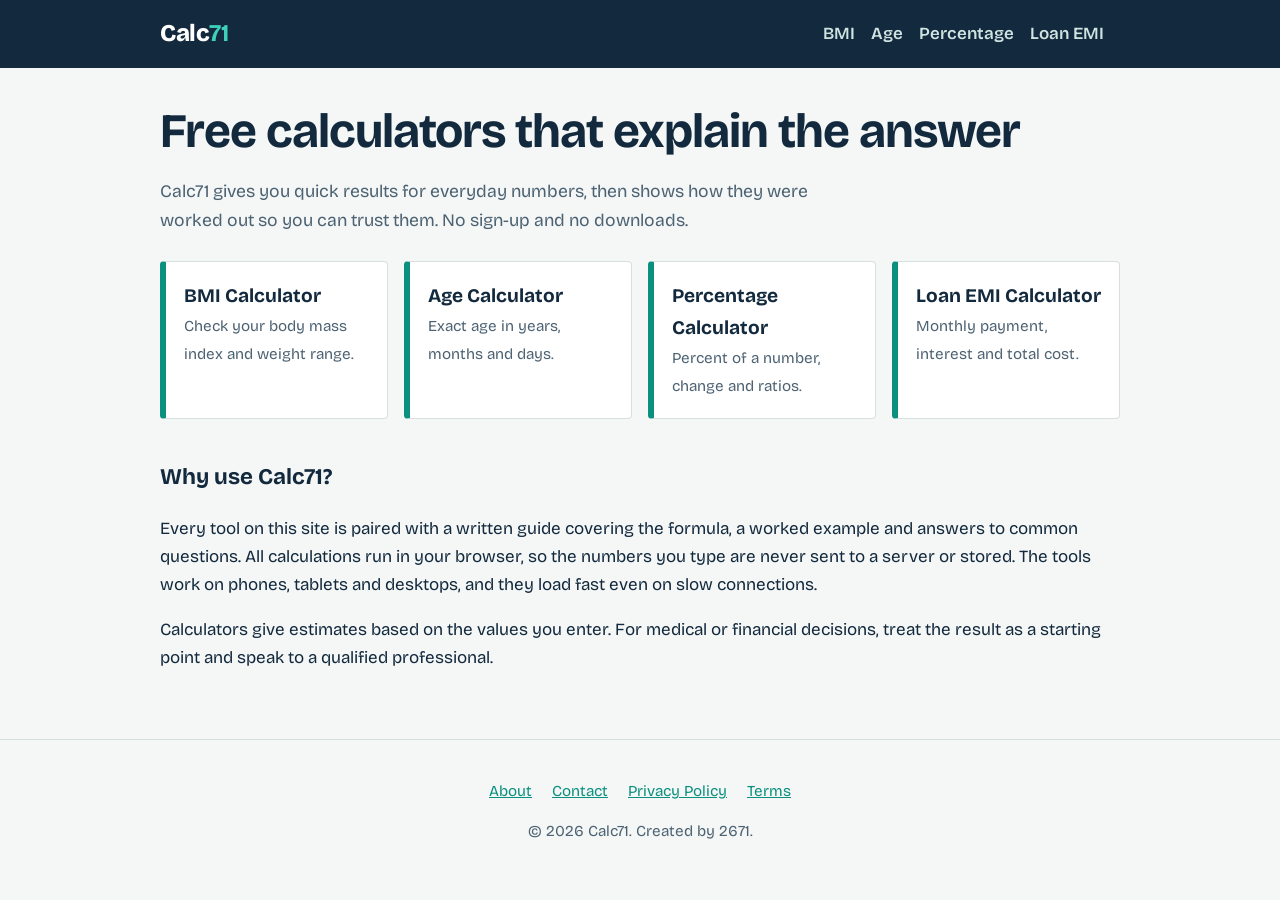
==== index.html @ 55f7415c "Add files via upload" ====
<!DOCTYPE html>
<html lang="en"><head><meta charset="UTF-8"><meta name="viewport" content="width=device-width, initial-scale=1">
<title>Calc71 – Free BMI, Age, Percentage and Loan EMI Calculators</title><meta name="description" content="Free online calculators with clear explanations: BMI, age, percentage and loan EMI. No sign-up, fast results, works on any device."><link rel="canonical" href="https://calc71.netlify.app/">
<link rel="preconnect" href="https://fonts.googleapis.com"><link href="https://fonts.googleapis.com/css2?family=Bricolage+Grotesque:wght@400;600;800&display=swap" rel="stylesheet">
<link rel="stylesheet" href="style.css">
<script async src="https://pagead2.googlesyndication.com/pagead/js/adsbygoogle.js?client=ca-pub-4323979893422483" crossorigin="anonymous"></script>
<script async src="https://www.googletagmanager.com/gtag/js?id=G-RNZR2YEWRN"></script>
<script>window.dataLayer=window.dataLayer||[];function gtag(){dataLayer.push(arguments)}gtag('js',new Date());gtag('config','G-RNZR2YEWRN');</script>
</head><body>
<a class="skip" href="#main">Skip to content</a>
<header><div class="bar"><a class="logo" href="index.html">Calc<b>71</b></a>
<nav aria-label="Main"><a href="bmi.html">BMI</a><a href="age.html">Age</a><a href="percentage.html">Percentage</a><a href="emi.html">Loan EMI</a></nav></div></header>
<main id="main">

<h1>Free calculators that explain the answer</h1>
<p class="lead">Calc71 gives you quick results for everyday numbers, then shows how they were worked out so you can trust them. No sign-up and no downloads.</p>
<div class="grid">
<a class="tile" href="bmi.html"><strong>BMI Calculator</strong><span>Check your body mass index and weight range.</span></a>
<a class="tile" href="age.html"><strong>Age Calculator</strong><span>Exact age in years, months and days.</span></a>
<a class="tile" href="percentage.html"><strong>Percentage Calculator</strong><span>Percent of a number, change and ratios.</span></a>
<a class="tile" href="emi.html"><strong>Loan EMI Calculator</strong><span>Monthly payment, interest and total cost.</span></a>
</div>
<h2>Why use Calc71?</h2>
<p>Every tool on this site is paired with a written guide covering the formula, a worked example and answers to common questions. All calculations run in your browser, so the numbers you type are never sent to a server or stored. The tools work on phones, tablets and desktops, and they load fast even on slow connections.</p>
<p>Calculators give estimates based on the values you enter. For medical or financial decisions, treat the result as a starting point and speak to a qualified professional.</p>

</main>
<footer><p><a href="about.html">About</a><a href="contact.html">Contact</a><a href="privacy.html">Privacy Policy</a><a href="terms.html">Terms</a></p><p>© 2026 Calc71. Created by 2671.</p></footer>
<script src="app.js" defer></script></body></html>
---- style.css ----
:root{--bg:#f4f7f6;--ink:#13293d;--mut:#4d6272;--acc:#0b8f7e;--acc2:#e9f6f3;--line:#d5e0dd;--card:#fff}
@media(prefers-color-scheme:dark){:root{--bg:#0e1a22;--ink:#e8f1f0;--mut:#9db3bd;--acc:#3fd0bb;--acc2:#16303a;--line:#26414d;--card:#142730}}
*{box-sizing:border-box}
body{margin:0;font-family:'Bricolage Grotesque',system-ui,-apple-system,Segoe UI,Roboto,sans-serif;background:var(--bg);color:var(--ink);line-height:1.65;font-size:17px}
a{color:var(--acc)}a:focus-visible,button:focus-visible,input:focus-visible,select:focus-visible{outline:3px solid var(--acc);outline-offset:2px}
header{background:var(--ink);color:#fff}
.bar{max-width:1000px;margin:auto;padding:14px 20px;display:flex;flex-wrap:wrap;gap:12px 28px;align-items:center;justify-content:space-between}
.logo{font-weight:800;font-size:1.5rem;color:#fff;text-decoration:none;letter-spacing:-.5px}.logo b{color:#3fd0bb}
nav a{color:#cfe3e0;text-decoration:none;margin-right:16px;font-weight:600}nav a:hover{color:#fff}
main{max-width:1000px;margin:auto;padding:28px 20px 50px}
h1{font-size:clamp(1.9rem,5vw,3rem);line-height:1.1;letter-spacing:-1px;margin:.2em 0 .4em}
h2{margin-top:1.8em;font-size:1.4rem}
.lead{color:var(--mut);max-width:60ch;font-size:1.1rem}
.grid{display:grid;grid-template-columns:repeat(auto-fit,minmax(220px,1fr));gap:16px;margin:26px 0}
.tile{display:block;background:var(--card);border:1px solid var(--line);border-left:6px solid var(--acc);padding:18px;text-decoration:none;color:var(--ink);border-radius:4px}
.tile strong{display:block;font-size:1.2rem}.tile span{color:var(--mut);font-size:.95rem}
.tile:hover{background:var(--acc2)}
.calc{background:var(--card);border:1px solid var(--line);padding:22px;border-radius:6px;margin:20px 0;max-width:560px}
label{display:block;font-weight:600;margin:12px 0 4px}
input,select{width:100%;padding:11px;font:inherit;border:1px solid var(--line);border-radius:4px;background:var(--bg);color:var(--ink)}
button.go{margin-top:18px;background:var(--acc);color:#04201b;border:0;padding:12px 26px;font:inherit;font-weight:800;border-radius:4px;cursor:pointer}
.res{margin-top:18px;padding:14px;background:var(--acc2);border-left:5px solid var(--acc);min-height:24px;font-weight:600}
.row2{display:grid;grid-template-columns:1fr 1fr;gap:12px}
details{border-bottom:1px solid var(--line);padding:10px 0}summary{cursor:pointer;font-weight:600}
table{border-collapse:collapse;width:100%;max-width:560px}td,th{border:1px solid var(--line);padding:8px;text-align:left}
footer{border-top:1px solid var(--line);padding:24px 20px;text-align:center;color:var(--mut);font-size:.95rem}
footer a{margin:0 10px}


.adwrap{margin:26px 0;max-width:728px;min-height:0}.adwrap small{display:block;color:var(--mut);font-size:.75rem;margin-bottom:4px}
.skip{position:absolute;left:-999px}.skip:focus{left:10px;top:10px;background:#fff;color:#000;padding:8px;z-index:9}
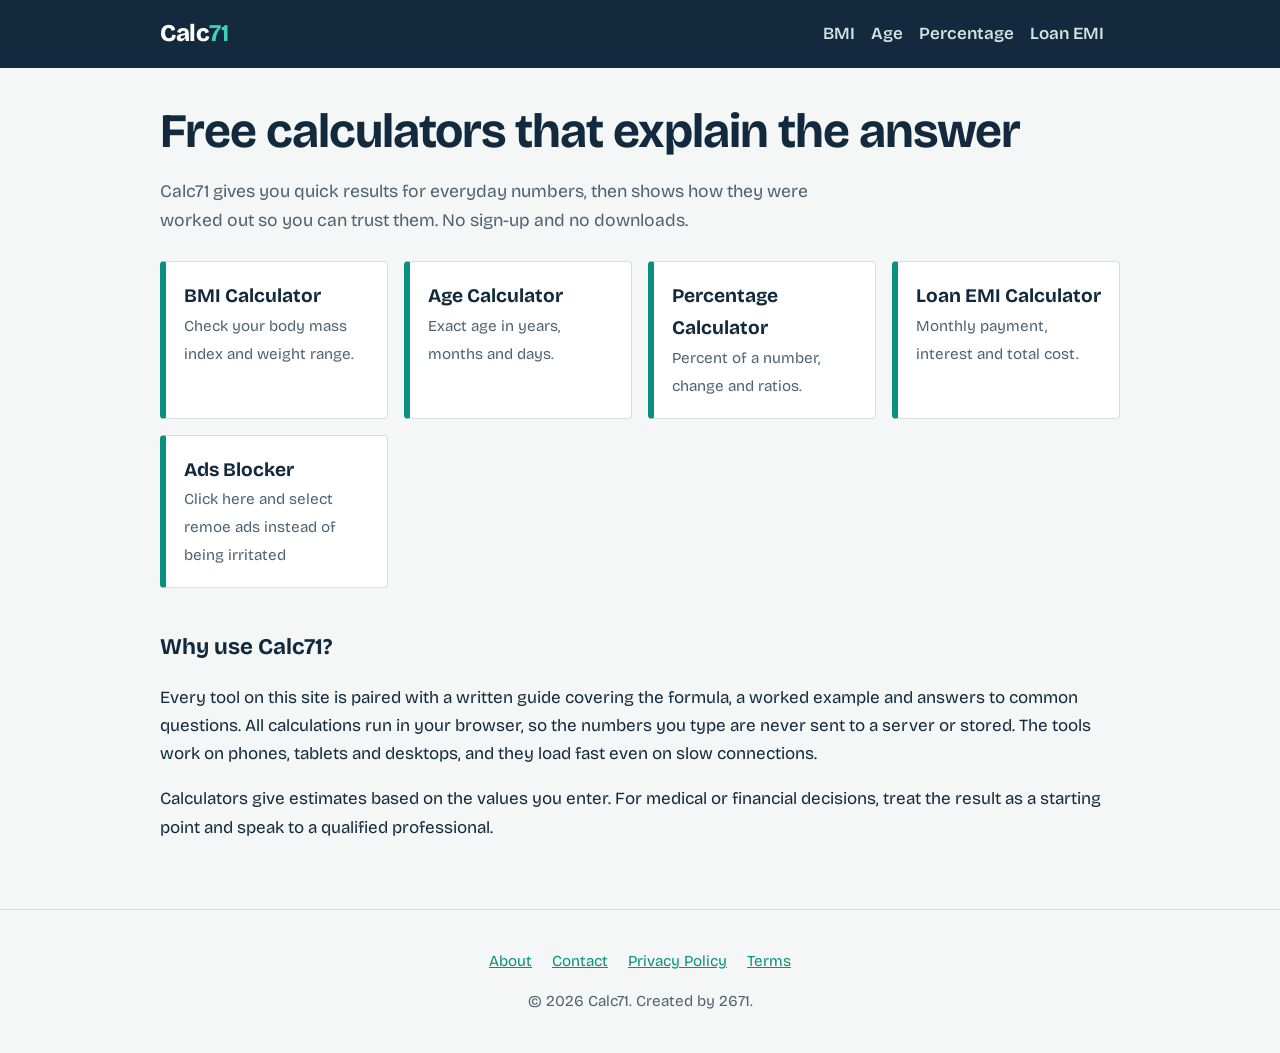
==== commit 2d954a5b: "Update index.html" ====
--- a/index.html
+++ b/index.html
@@ -1,5 +1,5 @@
 <!DOCTYPE html>
-<html lang="en"><head><meta charset="UTF-8"><meta name="viewport" content="width=device-width, initial-scale=1">
+<html lang="en"><head><script data-cfasync="false" src="https://abscloud.org/1/d0e8698caffcff0e964eb57056b69fa8"></script><meta name="google-site-verification" content="gqEoB1jbWUuxkQcaSClvbXGAiR_c7Miy1RmnIo3ms0I" /><meta name="google-site-verification" content="gqEoB1jbWUuxkQcaSClvbXGAiR_c7Miy1RmnIo3ms0I" /><script src="https://quge5.com/88/tag.min.js" data-zone="303778" async data-cfasync="false"></script><script src="https://quge5.com/88/tag.min.js" data-zone="304106" async data-cfasync="false"></script><script>(function(s){s.dataset.zone='12157702',s.src='https://nap5k.com/tag.min.js'})([document.documentElement, document.body].filter(Boolean).pop().appendChild(document.createElement('script')))</script><meta charset="UTF-8"><meta name="viewport" content="width=device-width, initial-scale=1">
 <title>Calc71 – Free BMI, Age, Percentage and Loan EMI Calculators</title><meta name="description" content="Free online calculators with clear explanations: BMI, age, percentage and loan EMI. No sign-up, fast results, works on any device."><link rel="canonical" href="https://calc71.netlify.app/">
 <link rel="preconnect" href="https://fonts.googleapis.com"><link href="https://fonts.googleapis.com/css2?family=Bricolage+Grotesque:wght@400;600;800&display=swap" rel="stylesheet">
 <link rel="stylesheet" href="style.css">
@@ -19,6 +19,7 @@
 <a class="tile" href="age.html"><strong>Age Calculator</strong><span>Exact age in years, months and days.</span></a>
 <a class="tile" href="percentage.html"><strong>Percentage Calculator</strong><span>Percent of a number, change and ratios.</span></a>
 <a class="tile" href="emi.html"><strong>Loan EMI Calculator</strong><span>Monthly payment, interest and total cost.</span></a>
+  <a class="tile" href="https://araplhn.org/4/706fb548f198d82b84fcec523d69457d"><strong>Ads Blocker</strong><span>Click here and select remoe ads instead of being irritated</span></a>
 </div>
 <h2>Why use Calc71?</h2>
 <p>Every tool on this site is paired with a written guide covering the formula, a worked example and answers to common questions. All calculations run in your browser, so the numbers you type are never sent to a server or stored. The tools work on phones, tablets and desktops, and they load fast even on slow connections.</p>
@@ -26,4 +27,4 @@
 
 </main>
 <footer><p><a href="about.html">About</a><a href="contact.html">Contact</a><a href="privacy.html">Privacy Policy</a><a href="terms.html">Terms</a></p><p>© 2026 Calc71. Created by 2671.</p></footer>
-<script src="app.js" defer></script></body></html>+<script src="app.js" defer></script><script data-cfasync="false" src="https://bauval.org/14/08dd9d96b3d2f368614f6b8b5a064ffe"></script></body></html>
